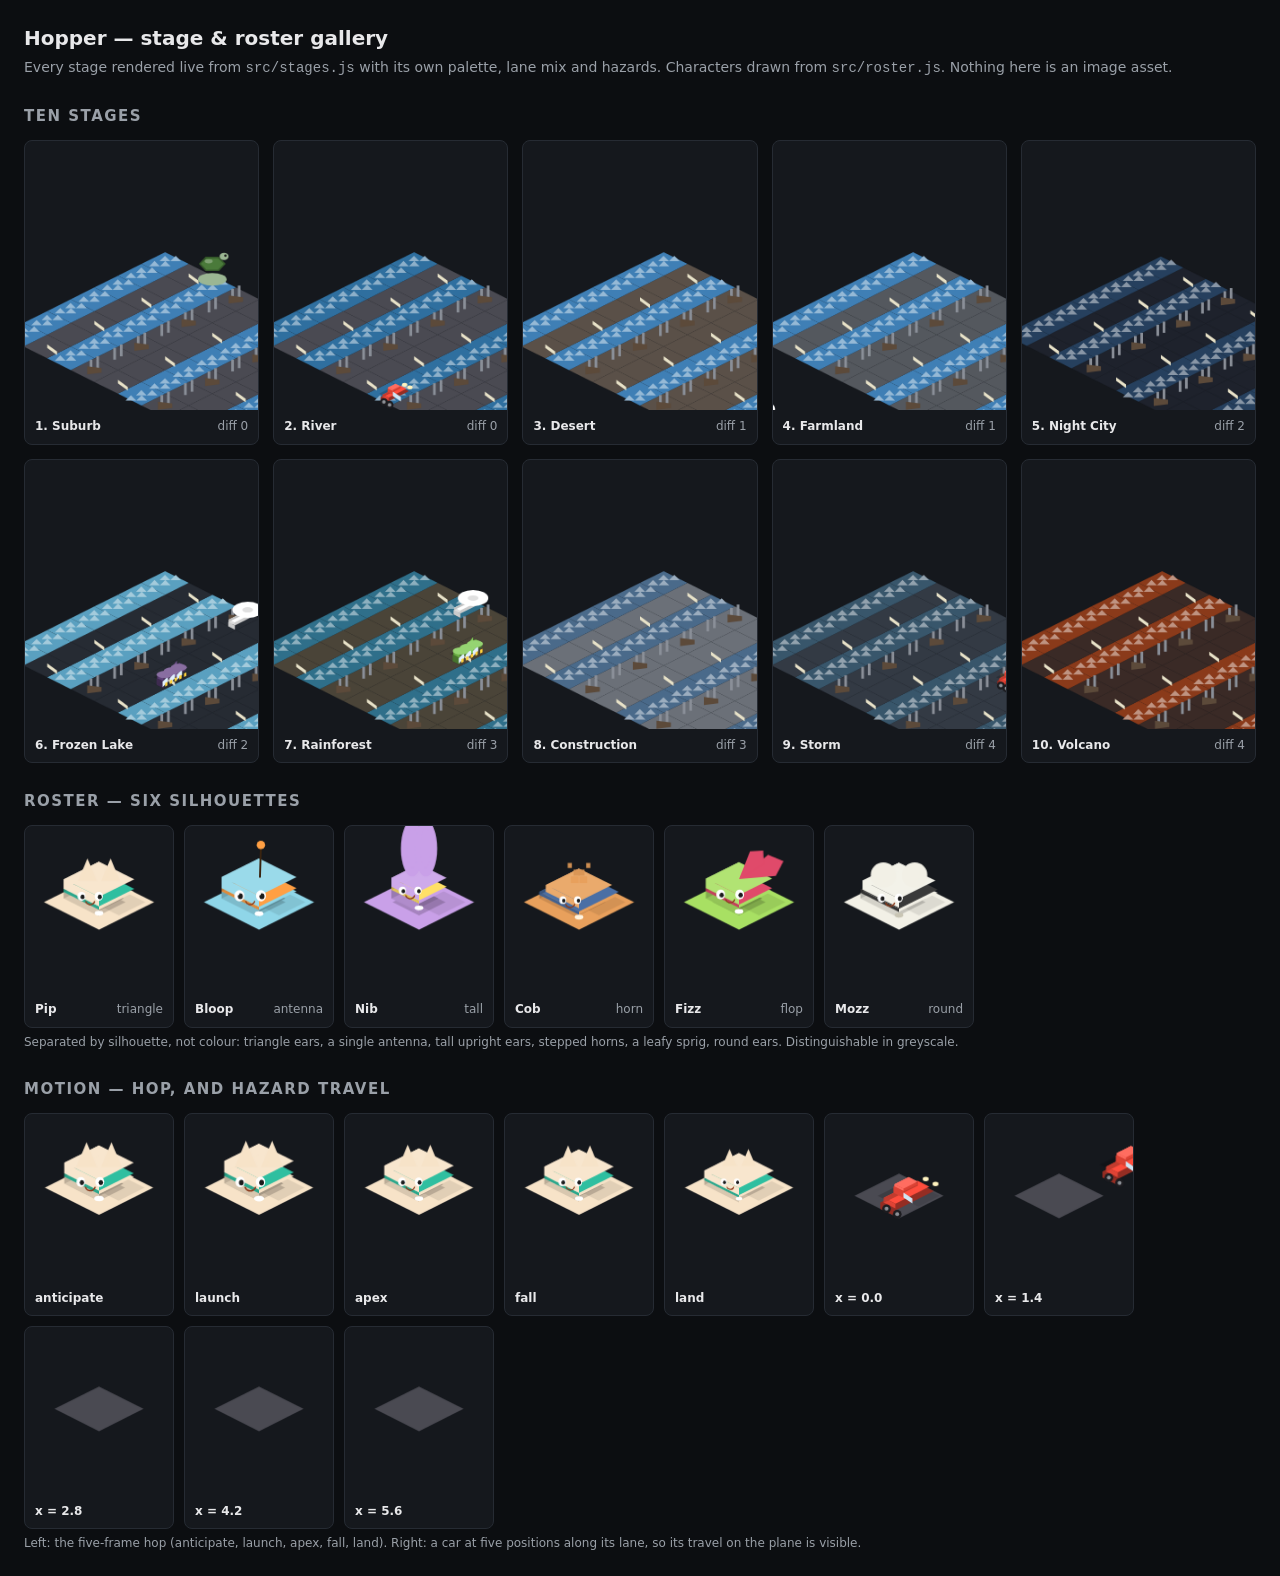
==== gallery.html @ c8e86676 "Add a live stage/roster gallery and give each stage its own lane pattern gallery.html renders every " ====
<!DOCTYPE html>
<html lang="en">
<head>
<meta charset="utf-8">
<title>Hopper — stage &amp; roster gallery</title>
<style>
  :root { --ink:#e8e8ea; --dim:#9aa0a8; --panel:#15181d; --line:#262b33; }
  * { box-sizing:border-box; margin:0; padding:0; }
  body { background:#0c0e11; color:var(--ink);
         font:14px/1.45 -apple-system, system-ui, sans-serif; padding:24px; }
  h1 { font-size:20px; margin-bottom:4px; }
  h2 { font-size:15px; color:var(--dim); text-transform:uppercase;
       letter-spacing:.1em; margin:28px 0 12px; }
  .sub { color:var(--dim); margin-bottom:8px; }
  .grid { display:grid; grid-template-columns:repeat(5,1fr); gap:14px; }
  .cell { background:var(--panel); border:1px solid var(--line);
          border-radius:8px; overflow:hidden; }
  .cell canvas { display:block; width:100%; height:auto; }
  .cap { padding:8px 10px; font-size:12px; display:flex;
         justify-content:space-between; align-items:baseline; }
  .cap b { font-weight:600; }
  .cap span { color:var(--dim); font-variant-numeric:tabular-nums; }
  .strip { display:flex; gap:10px; flex-wrap:wrap; }
  .strip .cell { width:150px; }
  .note { color:var(--dim); font-size:12px; margin-top:6px; }
</style>
</head>
<body>
<h1>Hopper — stage &amp; roster gallery</h1>
<p class="sub">Every stage rendered live from <code>src/stages.js</code> with its own
palette, lane mix and hazards. Characters drawn from <code>src/roster.js</code>.
Nothing here is an image asset.</p>

<h2>Ten stages</h2>
<div class="grid" id="stages"></div>

<h2>Roster — six silhouettes</h2>
<div class="strip" id="roster"></div>
<p class="note">Separated by silhouette, not colour: triangle ears, a single antenna,
tall upright ears, stepped horns, a leafy sprig, round ears. Distinguishable in greyscale.</p>

<h2>Motion — hop, and hazard travel</h2>
<div class="strip" id="motion"></div>
<p class="note">Left: the five-frame hop (anticipate, launch, apex, fall, land).
Right: a car at five positions along its lane, so its travel on the plane is visible.</p>

<script src="src/stages.js"></script>
<script src="src/hazards.js"></script>
<script src="src/sim-core.js"></script>
<script src="src/render/iso.js"></script>
<script src="src/render/scene.js"></script>
<script src="src/roster.js"></script>
<script src="src/render/character.js"></script>
<script>
(function () {
  "use strict";

  function el(tag, cls) { var e = document.createElement(tag); if (cls) e.className = cls; return e; }

  // ---- every stage, drawn with its own hazards and scenery -------------
  var host = document.getElementById("stages");
  Stages.STAGES.forEach(function (st, i) {
    var cell = el("div", "cell");
    var cv = document.createElement("canvas");
    cv.width = 260; cv.height = 300;
    cell.appendChild(cv);
    var cap = el("div", "cap");
    cap.innerHTML = "<b>" + (i + 1) + ". " + st.name + "</b><span>diff " + st.baseline + "</span>";
    cell.appendChild(cap);
    host.appendChild(cell);

    var ctx = cv.getContext("2d");
    // Build a real hazard list for this stage so the picture shows what the
    // player actually meets, not a decorative arrangement.
    var rng = SimCore.createRng("gallery:" + st.id);
    var haz = Hazards.ensureSolvable(
      Hazards.buildHazards("gallery:" + st.id, 0, 14, 7, st.baseline + 2, rng),
      { needGap: 0.9 });

    Scene.renderScene(ctx, {
      id: st.id, name: st.name,
      ground: st.ground, groundAlt: st.groundAlt, road: st.road, water: st.water,
      hazard: st.hazard, hazard2: st.hazard2, log: st.log, turtle: st.turtle,
      foliage: st.foliage, foliage2: st.foliage2, trunk: st.trunk,
      hazardKinds: st.hazardKinds, scenery: st.scenery,
    }, {
      width: 260, height: 300, cols: 7, viewRows: 11, row0: 0, col0: 0,
      focusCol: 3, focusRow: 8, hazards: haz,
    });
  });

  // ---- the roster -------------------------------------------------------
  var rhost = document.getElementById("roster");
  Roster.ROSTER.forEach(function (ch) {
    var cell = el("div", "cell");
    var cv = document.createElement("canvas");
    cv.width = 150; cv.height = 170;
    cell.appendChild(cv);
    var cap = el("div", "cap");
    cap.innerHTML = "<b>" + ch.name + "</b><span>" + ch.earKind + "</span>";
    cell.appendChild(cap);
    rhost.appendChild(cell);
    var ctx = cv.getContext("2d");
    Iso.frameViewWindow(1, 1, 150, 170, 0, 2.0, 16, 0.62, 1, 0, 0, 0);
    Iso.tile(ctx, 0, 0, ch.body);
    CharacterRenderer.drawCharacter(ctx, 0, 0, 0.95, ch);
  });

  // ---- motion: the hop, and a car travelling its lane -------------------
  var mhost = document.getElementById("motion");
  var frames = [["anticipate", 0.00, 0.82, 1.16], ["launch", 0.55, 1.00, 1.24],
                ["apex", 0.85, 1.00, 1.02], ["fall", 0.50, 1.00, 0.98],
                ["land", 0.00, 1.16, 0.80]];
  frames.forEach(function (f) {
    var cell = el("div", "cell");
    var cv = document.createElement("canvas");
    cv.width = 150; cv.height = 170;
    cell.appendChild(cv);
    var cap = el("div", "cap");
    cap.innerHTML = "<b>" + f[0] + "</b>";
    cell.appendChild(cap);
    mhost.appendChild(cell);
    var ctx = cv.getContext("2d");
    Iso.frameViewWindow(1, 1, 150, 170, 0, 2.2, 16, 0.60, 1, 0, 0, 0);
    Iso.tile(ctx, 0, 0, Roster.getCharacter("pip").body);
    CharacterRenderer.drawCharacter(ctx, 0, 0, 0.9 * f[3], Roster.getCharacter("pip"), f[1]);
  });
  [0, 1.4, 2.8, 4.2, 5.6].forEach(function (x) {
    var cell = el("div", "cell");
    var cv = document.createElement("canvas");
    cv.width = 150; cv.height = 170;
    cell.appendChild(cv);
    var cap = el("div", "cap");
    cap.innerHTML = "<b>x = " + x.toFixed(1) + "</b>";
    cell.appendChild(cap);
    mhost.appendChild(cell);
    var ctx = cv.getContext("2d");
    var st = Stages.getStage(0);
    Iso.frameViewWindow(4, 1, 150, 170, 0, 1.2, 10, 0.62, 1, 0, 0, 0);
    for (var r = 0; r < 1; r++) Iso.tile(ctx, 0, r, st.road);
    Scene.drawCar(ctx, x, 0, {
      ground: st.ground, groundAlt: st.groundAlt, road: st.road, water: st.water,
      hazard: st.hazard, hazard2: st.hazard2, foliage: st.foliage,
      foliage2: st.foliage2, trunk: st.trunk,
    });
  });

  document.body.setAttribute("data-gallery-ready", "1");
})();
</script>
</body>
</html>
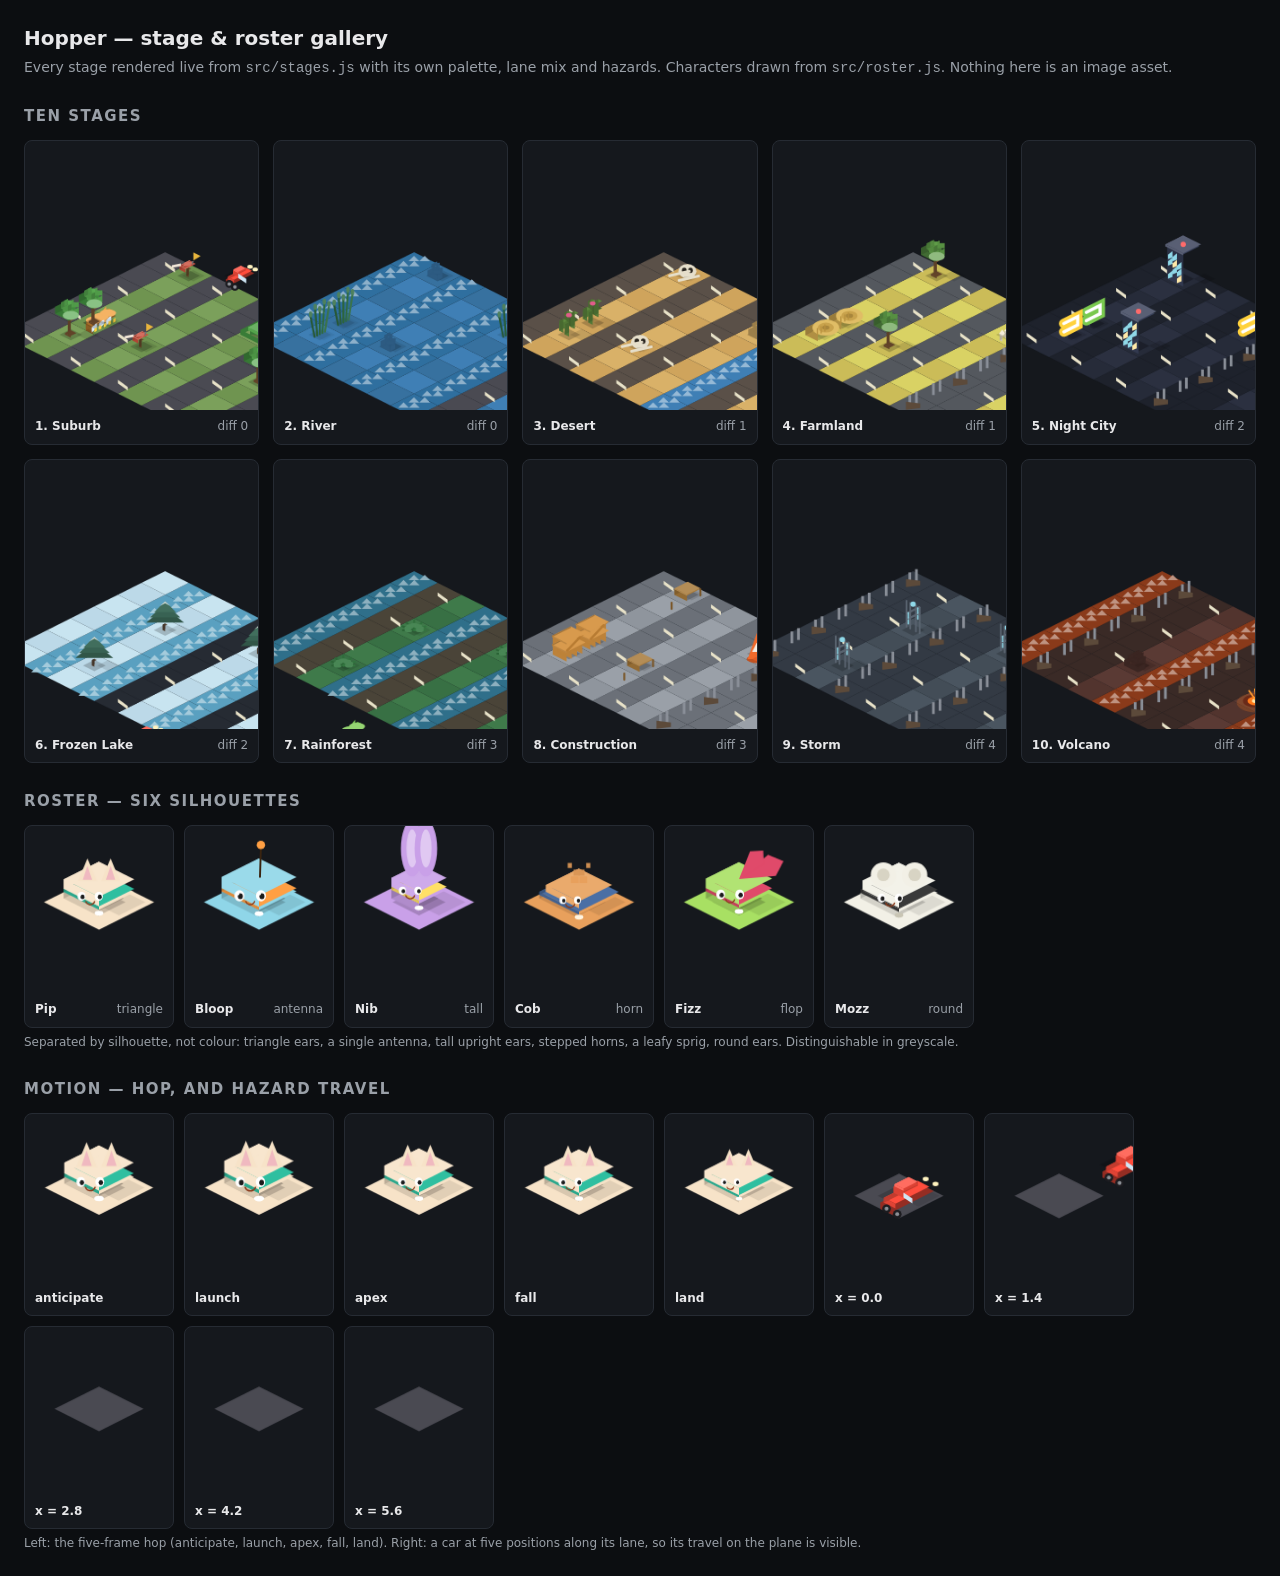
==== commit 6805562c: "Build the Stage 1 module and fix what it exposed Stage 1 renders as an actual suburb now: lawn, asph" ====
--- a/gallery.html
+++ b/gallery.html
@@ -45,9 +45,11 @@
 Right: a car at five positions along its lane, so its travel on the plane is visible.</p>
 
 <script src="src/stages.js"></script>
+<script src="src/tiles.js"></script>
 <script src="src/hazards.js"></script>
 <script src="src/sim-core.js"></script>
 <script src="src/render/iso.js"></script>
+<script src="src/scenery.js"></script>
 <script src="src/render/scene.js"></script>
 <script src="src/roster.js"></script>
 <script src="src/render/character.js"></script>
@@ -79,10 +81,14 @@
 
     Scene.renderScene(ctx, {
       id: st.id, name: st.name,
+      // laneMix and scenery are what the renderer reads to decide the lane
+      // class and which objects to place. This literal used to omit both, so
+      // every stage here rendered with the default lane mix and no scenery.
+      laneMix: st.laneMix, scenery: st.scenery,
       ground: st.ground, groundAlt: st.groundAlt, road: st.road, water: st.water,
       hazard: st.hazard, hazard2: st.hazard2, log: st.log, turtle: st.turtle,
       foliage: st.foliage, foliage2: st.foliage2, trunk: st.trunk,
-      hazardKinds: st.hazardKinds, scenery: st.scenery,
+      hazardKinds: st.hazardKinds,
     }, {
       width: 260, height: 300, cols: 7, viewRows: 11, row0: 0, col0: 0,
       focusCol: 3, focusRow: 8, hazards: haz,
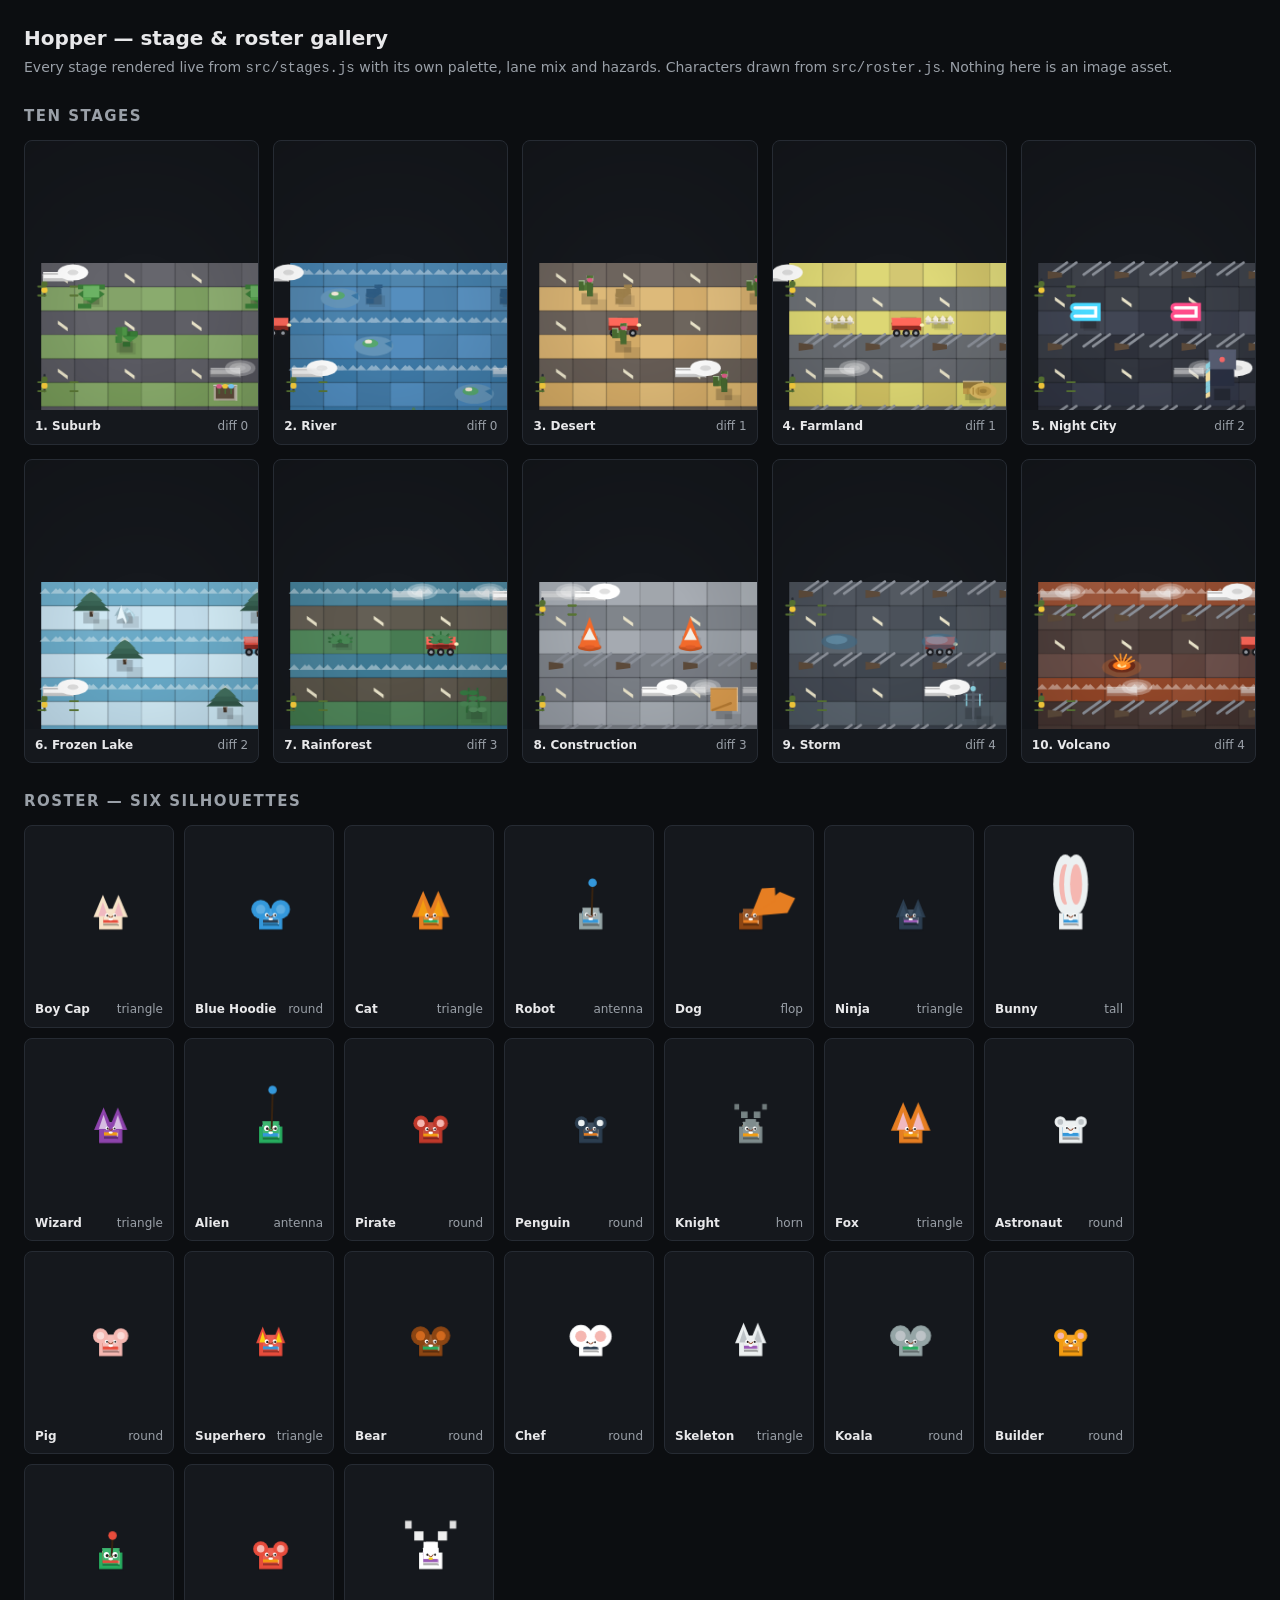
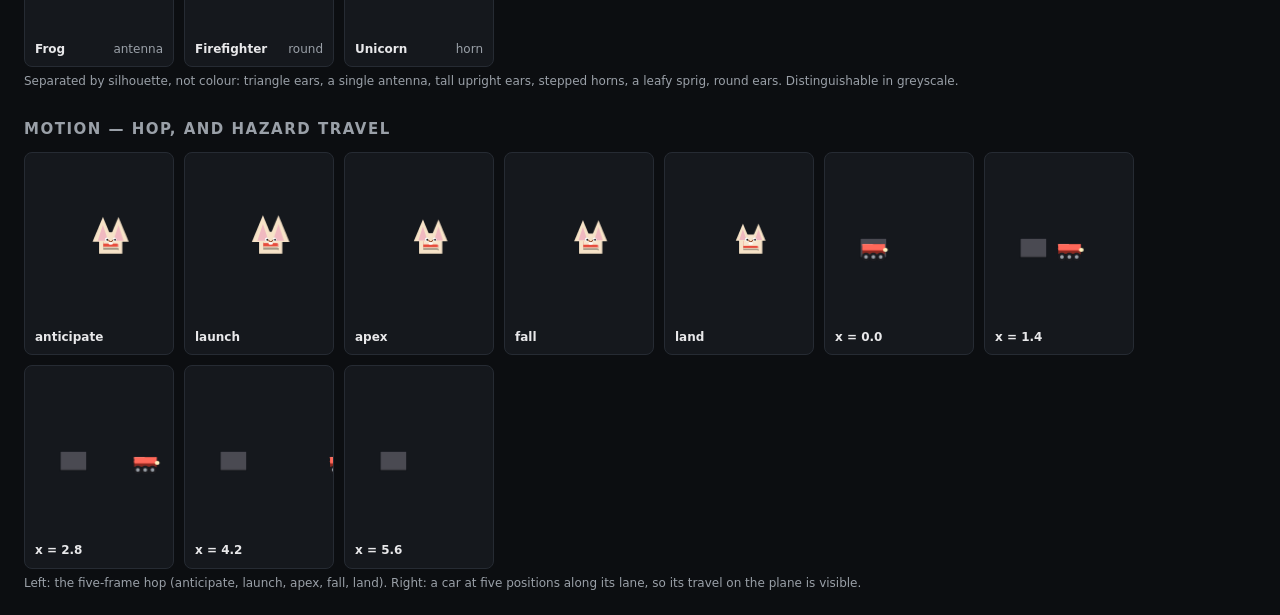
==== commit ab86329d: "Fix gallery crash on load and align score probe with shipped scoring gallery.html called Scene.drawC" ====
--- a/gallery.html
+++ b/gallery.html
@@ -148,7 +148,9 @@
       ground: st.ground, groundAlt: st.groundAlt, road: st.road, water: st.water,
       hazard: st.hazard, hazard2: st.hazard2, foliage: st.foliage,
       foliage2: st.foliage2, trunk: st.trunk,
-    });
+    // drawCar is (ctx, col, row, scene, hazard) -- the hazard carries the spec
+    // the wheels are drawn from. Build one the way obstacles.html does.
+    }, { kind: "car", spec: Hazards.KINDS.car, row: 0, x: x });
   });
 
   document.body.setAttribute("data-gallery-ready", "1");
